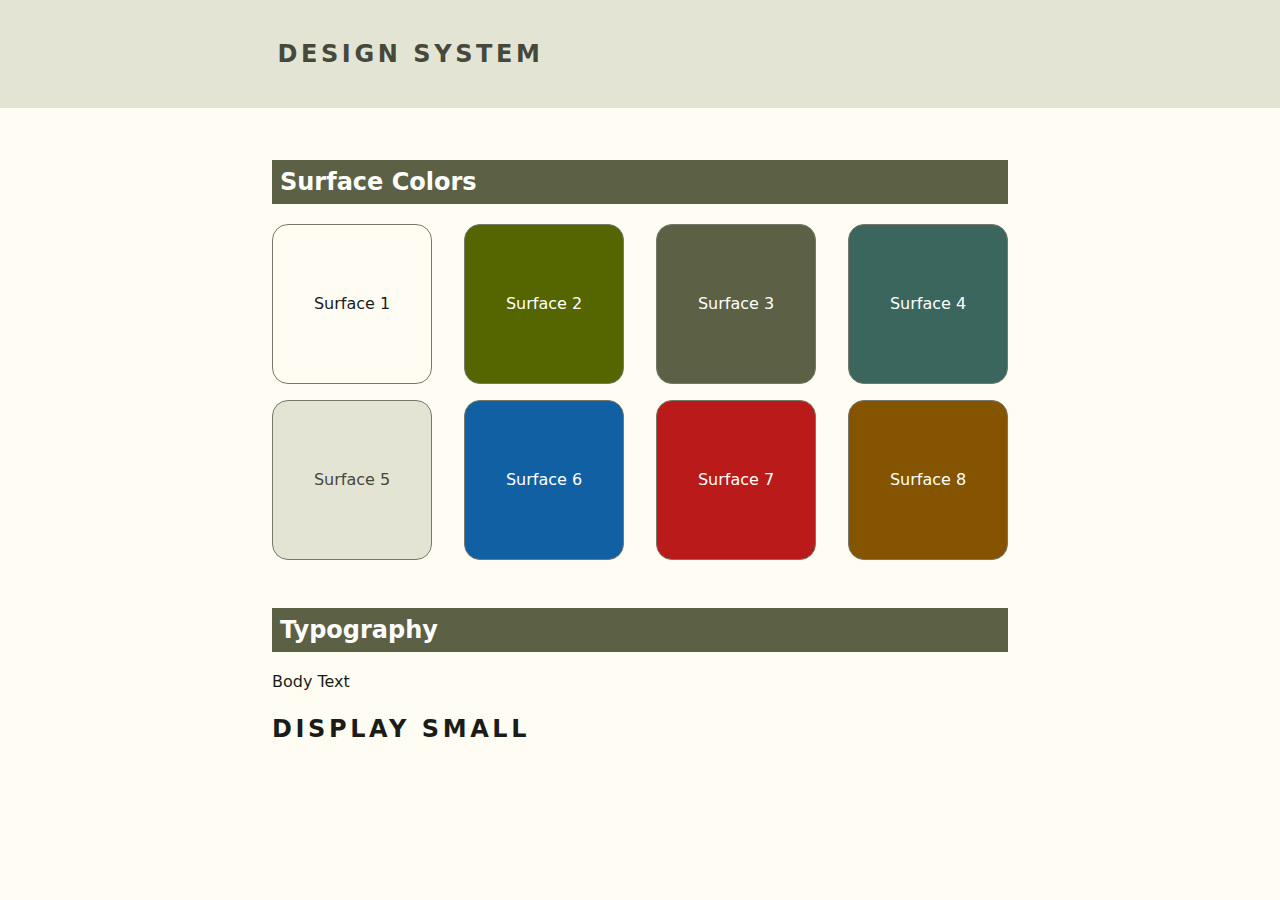
==== design-system.html @ daf7b9e4 "Add basic design system demo page" ====
<!DOCTYPE html>
<html lang="en">
<head>
    <meta charset="UTF-8">
    <meta http-equiv="X-UA-Compatible" content="IE=edge">
    <meta name="viewport" content="width=device-width, initial-scale=1.0">
    <link href="assets/css/index.css" rel="stylesheet" />
    <title>Design System</title>

    <!-- This tag means that search engines won't ever try to show this page in their results. -->
    <meta name="robots" content="noindex">
</head>
<body class="surface-1 body-typography">
  <style>
    #colors {
      display: flex;
      flex-direction: row;
      gap: 1rem;
      margin: auto;
      flex-wrap: wrap;
    }

    .color-swatch {
      display: flex;
      justify-content: center;
      align-items: center;
      border-radius: 1rem;
      width: 100%;
      height: 10rem;
    }

    main {
      max-width: 50rem;
      margin: auto;
      padding: 2rem;
    }

    main h2 {
      padding: 0.5rem;
    }

    .design-system-section {
      margin-bottom: 3rem !important;
    }

    /* Style overrides for larger devices */
    @media (min-width: 400px) {
      #colors {
        justify-content: space-between;
      }

      .color-swatch {
        width: 10rem;
        
      }
    }
  </style>

  <header class="top-bar surface-5">
    <p class="display-small-typography">Design System</p>
    <theme-toggle></theme-toggle>
  </header>

  <main>
    <h2 class="surface-3">Surface Colors</h2>
    <section id="colors" class="design-system-section">
      <div class="surface-1 color-swatch outline">Surface 1</div>
      <div class="surface-2 color-swatch outline">Surface 2</div>
      <div class="surface-3 color-swatch outline">Surface 3</div>
      <div class="surface-4 color-swatch outline">Surface 4</div>
      <div class="surface-5 color-swatch outline">Surface 5</div>
      <div class="surface-6 color-swatch outline">Surface 6</div>
      <div class="surface-7 color-swatch outline">Surface 7</div>
      <div class="surface-8 color-swatch outline">Surface 8</div>
    </section>

    <h2 class="surface-3">Typography</h2>
    <p class="body-typography">Body Text</p>
    <p class="display-small-typography">Display Small</p>
  </main>
  

  <script type="module" src="assets/js/index.js"></script>
</body>
</html>
---- assets/css/index.css ----
/* 
  Using CSS layers to give better control over how our styles are applied.
  We just specify the order up front that we want to follow and we no 
  longer need to worry about making sure that everything loads in the right order.

  Docs: https://developer.mozilla.org/en-US/docs/Web/CSS/@layer
*/
@layer configuration, theme, layout, utilities, components;

/* 
  Configuration Section.

  This is where we figure out all the different styles we want to make configurable.
  We do this by creating some CSS custom properties.

  Docs: https://developer.mozilla.org/en-US/docs/Web/CSS/Using_CSS_custom_properties
*/
@layer configuration {
  :root {
    /* 
      Colors

      We will set these later on in the theme section. 
      For now we will just leave them as `unset`.
    */
    --surface-1-background: unset;
    --surface-1-text: unset;

    --surface-2-background: unset;
    --surface-2-text: unset;

    --surface-3-background: unset;
    --surface-3-text: unset;

    --surface-4-background: unset;
    --surface-4-text: unset;

    --surface-5-background: unset;
    --surface-5-text: unset;

    --surface-6-background: unset;
    --surface-6-text: unset;

    --surface-7-background: unset;
    --surface-7-text: unset;

    --surface-8-background: unset;
    --surface-8-text: unset;

    --outline-color: unset;

    /* 
      Typography

      Using the values taken from https://open-props.style/ to make sure we get nice looking
      fonts without having to worry about loading custom web fonts.
    */
    --font-sans: system-ui,-apple-system,Segoe UI,Roboto,Ubuntu,Cantarell,Noto Sans,sans-serif;
    --font-serif: ui-serif,serif;
    --font-mono: Dank Mono,Operator Mono,Inconsolata,Fira Mono,ui-monospace,SF Mono,Monaco,Droid Sans Mono,Source Code Pro,monospace;
  }
}

/* 
  Theme Section.

  We want to create a simple light and dark mode version of the page depending on 
  the preferences of the user.
*/
@layer theme {
  /* First we define some basic color schemes */

  /* Light Theme Color Values */
  :root {
    --surface-1-background-light-theme: rgb(255, 252, 244);
    --surface-1-text-light-theme: rgb(27, 28, 23);

    --surface-2-background-light-theme: rgb(85, 101, 0);
    --surface-2-text-light-theme: rgb(255, 255, 255);

    --surface-3-background-light-theme: rgb(92, 97, 70);
    --surface-3-text-light-theme: rgb(255, 255, 255);

    --surface-4-background-light-theme: rgb(58, 102, 93);
    --surface-4-text-light-theme: rgb(255, 255, 255);

    --surface-5-background-light-theme: rgb(227, 228, 211);
    --surface-5-text-light-theme: rgb(70, 72, 60);

    --surface-6-background-light-theme: rgb(17, 96, 164);
    --surface-6-text-light-theme: rgb(255, 255, 255);

    --surface-7-background-light-theme: rgb(186, 26, 26);
    --surface-7-text-light-theme: rgb(255, 255, 255);

    --surface-8-background-light-theme: rgb(132, 84, 0);
    --surface-8-text-light-theme: rgb(255, 255, 255);

    --outline-color-light-theme: rgb(119, 120, 106);
  }

  /* Dark Theme Color Values */
  :root {
    --surface-1-background-dark-theme: rgb(27, 28, 23);
    --surface-1-text-dark-theme: rgb(228, 226, 218);

    --surface-2-background-dark-theme: rgb(187, 208, 100);
    --surface-2-text-dark-theme: rgb(43, 52, 0);

    --surface-3-background-dark-theme: rgb(197, 202, 168);
    --surface-3-text-dark-theme: rgb(46, 51, 27);

    --surface-4-background-dark-theme: rgb(161, 208, 196);
    --surface-4-text-dark-theme: rgb(4, 55, 47);

    --surface-5-background-dark-theme: rgb(70, 72, 60);
    --surface-5-text-dark-theme: rgb(199, 200, 183);

    --surface-6-background-dark-theme: rgb(161, 201, 255);
    --surface-6-text-dark-theme: rgb(0, 50, 91);

    --surface-7-background-dark-theme: rgb(255, 180, 171);
    --surface-7-text-dark-theme: rgb(105, 0, 5);

    --surface-8-background-dark-theme: rgb(255, 181, 91);
    --surface-8-text-dark-theme: rgb(70, 42, 0);

    --outline-color-dark-theme: rgb(145, 146, 131);
  }
  
  /* 
    Set the default theme.

    Now that we have the colors defined for the different themes we can start to use them.
    First we set the default values we want to use if the user has no preference.
    We are going to use the dark theme by default here. We will do that by using some of 
    the CSS custom properties we set up earlier in the configuration section and make 
    them point to the dark theme values we just defined above.
  */
  :root {
    --surface-1-background: var(--surface-1-background-dark-theme);
    --surface-1-text: var(--surface-1-text-dark-theme);

    --surface-2-background: var(--surface-2-background-dark-theme);
    --surface-2-text: var(--surface-2-text-dark-theme);

    --surface-3-background: var(--surface-3-background-dark-theme);
    --surface-3-text: var(--surface-3-text-dark-theme);

    --surface-4-background: var(--surface-4-background-dark-theme);
    --surface-4-text: var(--surface-4-text-dark-theme);

    --surface-5-background: var(--surface-5-background-dark-theme);
    --surface-5-text: var(--surface-5-text-dark-theme);

    --surface-6-background: var(--surface-6-background-dark-theme);
    --surface-6-text: var(--surface-6-text-dark-theme);

    --surface-7-background: var(--surface-7-background-dark-theme);
    --surface-7-text: var(--surface-7-text-dark-theme);

    --surface-8-background: var(--surface-8-background-dark-theme);
    --surface-8-text: var(--surface-8-text-dark-theme);

    --outline-color: var(--outline-color-dark-theme);
  }

  /* 
    Set the alternative theme for users who prefer light mode

    If users have indicated that they prefer light mode in their browser we can easily
    swap out the colors we are using to accomodate that. We do that by wrapping the code
    in a media query that ensures this code will ONLY apply if they have this setting enabled.

    Docs: https://developer.mozilla.org/en-US/docs/Web/CSS/@media/prefers-color-scheme
  */
  @media (prefers-color-scheme: light) {
    :root {
      --surface-1-background: var(--surface-1-background-light-theme);
      --surface-1-text: var(--surface-1-text-light-theme);

      --surface-2-background: var(--surface-2-background-light-theme);
      --surface-2-text: var(--surface-2-text-light-theme);

      --surface-3-background: var(--surface-3-background-light-theme);
      --surface-3-text: var(--surface-3-text-light-theme);

      --surface-4-background: var(--surface-4-background-light-theme);
      --surface-4-text: var(--surface-4-text-light-theme);

      --surface-5-background: var(--surface-5-background-light-theme);
      --surface-5-text: var(--surface-5-text-light-theme);

      --surface-6-background: var(--surface-6-background-light-theme);
      --surface-6-text: var(--surface-6-text-light-theme);

      --surface-7-background: var(--surface-7-background-light-theme);
      --surface-7-text: var(--surface-7-text-light-theme);

      --surface-8-background: var(--surface-8-background-light-theme);
      --surface-8-text: var(--surface-8-text-light-theme);

      --outline-color: var(--outline-color-light-theme);
    }
  }
}

@layer layout {
  /* Basic style normalization */
  body {
    margin: 0;
  }

  /* https://css-tricks.com/box-sizing/#aa-universal-box-sizing */
  *, ::before, ::after { 
    box-sizing: border-box; 
  }
}

/* 
  Utility Section

  Here we are going to create a list of CSS classes that make it easy to style the page.
*/
@layer utilities {
  .surface-1 {
    color: var(--surface-1-text);
    background-color: var(--surface-1-background);
  }

  .surface-2 {
    color: var(--surface-2-text);
    background-color: var(--surface-2-background);
  }

  .surface-3 {
    color: var(--surface-3-text);
    background-color: var(--surface-3-background);
  }

  .surface-4 {
    color: var(--surface-4-text);
    background-color: var(--surface-4-background);
  }

  .surface-5 {
    color: var(--surface-5-text);
    background-color: var(--surface-5-background);
  }

  .surface-6 {
    color: var(--surface-6-text);
    background-color: var(--surface-6-background);
  }

  .surface-7 {
    color: var(--surface-7-text);
    background-color: var(--surface-7-background);
  }

  .surface-8 {
    color: var(--surface-8-text);
    background-color: var(--surface-8-background);
  }

  .outline {
    border: 1px solid var(--outline-color);
  }

  .body-typography {
    font-family: var(--font-sans);
    font-size: 1rem;
  }

  .display-small-typography {
    font-size: 1.5rem;
    text-transform: uppercase;
    letter-spacing: 0.15em;
    font-weight: 600;
  }
}

@layer components {
  .top-bar {
    display: flex;
    padding: 1rem 3rem;
    align-items: center;
    justify-content: space-around;
  }

  .top-bar button {
    color: var(--surface-1-background);
    background-color: transparent;
    border-radius: 3px;
    padding: 0.2rem 0.5rem;
  }

  .top-bar button:hover {
    background-color: rgba(255,255,255, 0.2);
  }
}
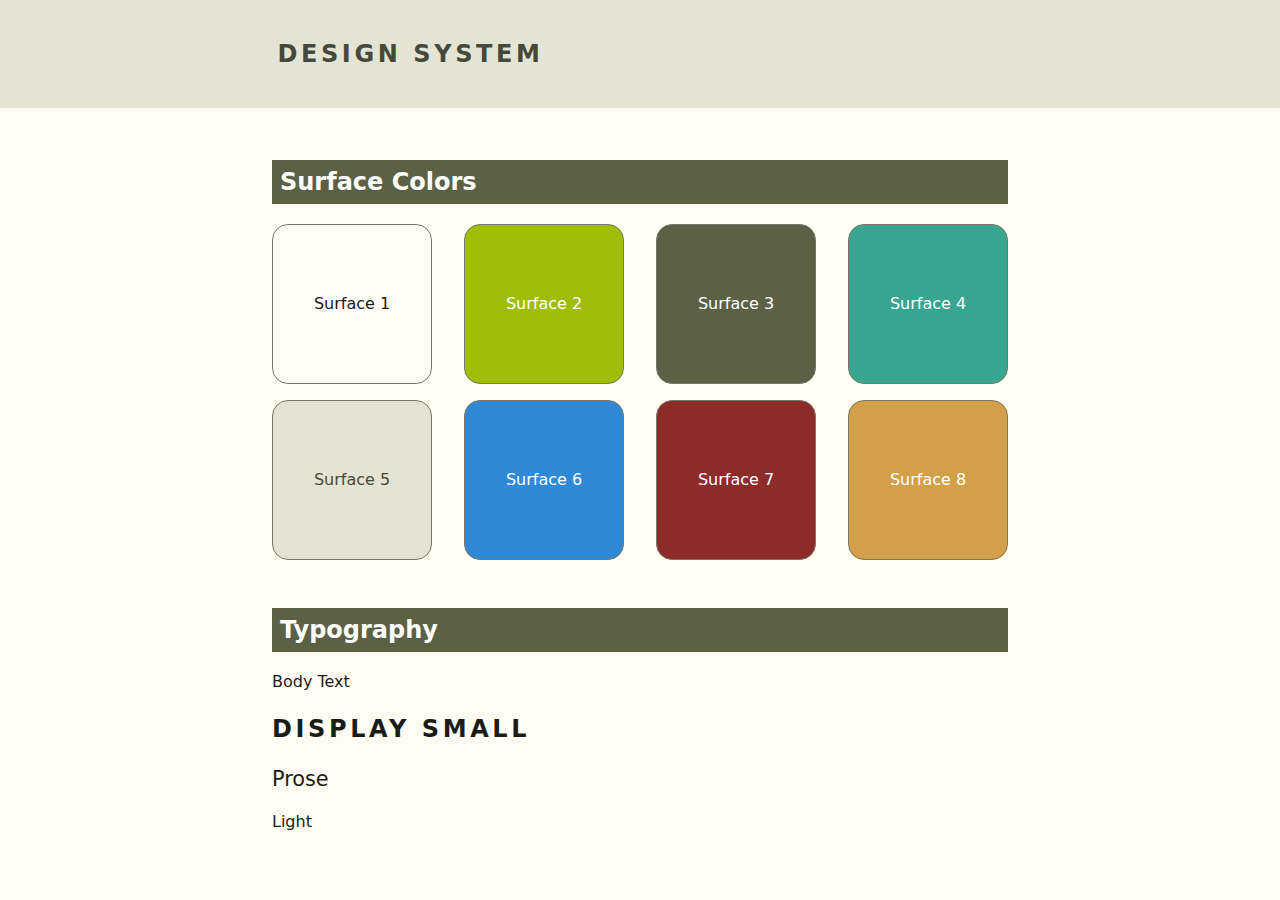
==== commit 094c8660: "Basic outline of project cards in place" ====
--- a/design-system.html
+++ b/design-system.html
@@ -77,6 +77,8 @@
     <h2 class="surface-3">Typography</h2>
     <p class="body-typography">Body Text</p>
     <p class="display-small-typography">Display Small</p>
+    <p class="prose">Prose</p>
+    <p class="light-typography">Light</p>
   </main>
   
 
--- a/assets/css/index.css
+++ b/assets/css/index.css
@@ -75,25 +75,25 @@
     --surface-1-background-light-theme: rgb(255, 252, 244);
     --surface-1-text-light-theme: rgb(27, 28, 23);
 
-    --surface-2-background-light-theme: rgb(85, 101, 0);
+    --surface-2-background-light-theme: rgb(160, 189, 7);
     --surface-2-text-light-theme: rgb(255, 255, 255);
 
     --surface-3-background-light-theme: rgb(92, 97, 70);
     --surface-3-text-light-theme: rgb(255, 255, 255);
 
-    --surface-4-background-light-theme: rgb(58, 102, 93);
+    --surface-4-background-light-theme: rgb(55, 165, 143);
     --surface-4-text-light-theme: rgb(255, 255, 255);
 
     --surface-5-background-light-theme: rgb(227, 228, 211);
     --surface-5-text-light-theme: rgb(70, 72, 60);
 
-    --surface-6-background-light-theme: rgb(17, 96, 164);
+    --surface-6-background-light-theme: rgb(47, 137, 215);
     --surface-6-text-light-theme: rgb(255, 255, 255);
 
-    --surface-7-background-light-theme: rgb(186, 26, 26);
+    --surface-7-background-light-theme: rgb(141, 42, 42);
     --surface-7-text-light-theme: rgb(255, 255, 255);
 
-    --surface-8-background-light-theme: rgb(132, 84, 0);
+    --surface-8-background-light-theme: rgb(210, 160, 72);
     --surface-8-text-light-theme: rgb(255, 255, 255);
 
     --outline-color-light-theme: rgb(119, 120, 106);
@@ -203,17 +203,112 @@
       --outline-color: var(--outline-color-light-theme);
     }
   }
+
+  /* 
+    Users can manually also chose to view the website in light and dark theme modes by clicking
+    a button. When that happens we set a custom data attribute on the body tag. This is where we 
+    check for that and apply the correct themes if it exists.
+  */
+
+  body[data-theme="dark"] {
+    --surface-1-background: var(--surface-1-background-dark-theme);
+    --surface-1-text: var(--surface-1-text-dark-theme);
+
+    --surface-2-background: var(--surface-2-background-dark-theme);
+    --surface-2-text: var(--surface-2-text-dark-theme);
+
+    --surface-3-background: var(--surface-3-background-dark-theme);
+    --surface-3-text: var(--surface-3-text-dark-theme);
+
+    --surface-4-background: var(--surface-4-background-dark-theme);
+    --surface-4-text: var(--surface-4-text-dark-theme);
+
+    --surface-5-background: var(--surface-5-background-dark-theme);
+    --surface-5-text: var(--surface-5-text-dark-theme);
+
+    --surface-6-background: var(--surface-6-background-dark-theme);
+    --surface-6-text: var(--surface-6-text-dark-theme);
+
+    --surface-7-background: var(--surface-7-background-dark-theme);
+    --surface-7-text: var(--surface-7-text-dark-theme);
+
+    --surface-8-background: var(--surface-8-background-dark-theme);
+    --surface-8-text: var(--surface-8-text-dark-theme);
+
+    --outline-color: var(--outline-color-dark-theme);
+  }
+
+  body[data-theme="light"]{
+    --surface-1-background: var(--surface-1-background-light-theme);
+    --surface-1-text: var(--surface-1-text-light-theme);
+
+    --surface-2-background: var(--surface-2-background-light-theme);
+    --surface-2-text: var(--surface-2-text-light-theme);
+
+    --surface-3-background: var(--surface-3-background-light-theme);
+    --surface-3-text: var(--surface-3-text-light-theme);
+
+    --surface-4-background: var(--surface-4-background-light-theme);
+    --surface-4-text: var(--surface-4-text-light-theme);
+
+    --surface-5-background: var(--surface-5-background-light-theme);
+    --surface-5-text: var(--surface-5-text-light-theme);
+
+    --surface-6-background: var(--surface-6-background-light-theme);
+    --surface-6-text: var(--surface-6-text-light-theme);
+
+    --surface-7-background: var(--surface-7-background-light-theme);
+    --surface-7-text: var(--surface-7-text-light-theme);
+
+    --surface-8-background: var(--surface-8-background-light-theme);
+    --surface-8-text: var(--surface-8-text-light-theme);
+
+    --outline-color: var(--outline-color-light-theme);
+  }
 }
 
 @layer layout {
   /* Basic style normalization */
   body {
     margin: 0;
+    min-height: 100vh;
+    max-width: 100vw;
   }
 
   /* https://css-tricks.com/box-sizing/#aa-universal-box-sizing */
   *, ::before, ::after { 
     box-sizing: border-box; 
+  }
+
+  /* Based on: https://web.dev/patterns/layout/pancake-stack/ */
+  .pancake-stack {
+    display: grid;
+    grid-template-rows: auto 1fr auto;
+  }
+
+  /* Based on https://web.dev/centering-in-css/ */
+  .content-center {
+    display: grid;
+    place-content: center;
+    gap: 1ch;
+  }
+
+  /* Create a class that helps us take up a reasonable amount of width on the screen depending how big the screen is */
+  .container {
+    margin-inline: auto;
+    width: clamp(16rem, 95vw, 85rem);
+    padding-inline: clamp(1.375rem, 1.2rem + 0.89vw, 2rem);
+    position: relative;
+  }
+
+  /* When the page theme is set to light and we have an image that needs to invert its colors */
+  body[data-theme="light"] img[data-invert="on-light"] {
+    filter: invert(1);
+  }
+
+  /* When the page theme is set to dark and we have an image that needs to invert its colors */
+  body[data-theme="dark"] img[data-invert="on-dark"] {
+    filter: invert(1);
   }
 }
 
@@ -272,15 +367,27 @@
     font-size: 1rem;
   }
 
+  .prose {
+    max-width: 70ch;
+    font-size: 1.3rem;
+  }
+
   .display-small-typography {
     font-size: 1.5rem;
     text-transform: uppercase;
     letter-spacing: 0.15em;
     font-weight: 600;
   }
+
+  .light-typography {
+    font-weight: 100;
+  }
+
+
 }
 
 @layer components {
+  /* Header */
   .top-bar {
     display: flex;
     padding: 1rem 3rem;
@@ -288,14 +395,186 @@
     justify-content: space-around;
   }
 
-  .top-bar button {
-    color: var(--surface-1-background);
-    background-color: transparent;
+  theme-toggle {
+    --theme-toggle-icon-color: var(--surface-1-background);
+  }
+
+  /* Hero Section */
+
+  .hero-section {
+    background-image: url("../images/porto-river-sunset.jpg");
+    background-image: -webkit-image-set(
+      url("../images/porto-river-sunset.avif") type("image/avif"),
+      url("../images/porto-river-sunset.webp") type("image/webp"),
+      url("../images/porto-river-sunset.jpg") type("image/jpeg")
+    );
+    background-image: image-set(
+      url("../images/porto-river-sunset.avif") type("image/avif"),
+      url("../images/porto-river-sunset.webp") type("image/webp"),
+      url("../images/porto-river-sunset.jpg") type("image/jpeg")
+    );
+    background-position: center center;
+    background-repeat: no-repeat;
+    background-size: cover;
+    min-height: 80vh;
+  }
+
+  .hero-overlay {
+    background-color: rgba(27, 28, 23, 0.65);
+    -webkit-backdrop-filter: blur(1px);
+    backdrop-filter: blur(1px);
+    min-height: 80vh;
+  }
+
+  [data-theme="light"] .hero-overlay {
+    background-color: rgba(255, 252, 244, 0.65);
+    -webkit-backdrop-filter: blur(3px);
+    backdrop-filter: blur(3px);
+  }
+
+  .hero-content {
+    max-width: 50rem;
+    padding: 2rem;
+  }
+
+  .hero-content h1 {
+    padding: 0.8rem;
+    border-radius: 5px;
+  }
+
+  .hero-content h2 {
+    font-size: clamp(4rem, 5rem, 5.5rem); /* https://developer.mozilla.org/en-US/docs/Web/CSS/clamp */
+    font-family: var(--font-serif);
+    letter-spacing: 0.01em;
+  }
+
+  .hero-content p {
+    font-size: 2.5rem;
+    font-weight: 200;
+    padding: 1rem;
     border-radius: 3px;
-    padding: 0.2rem 0.5rem;
-  }
-
-  .top-bar button:hover {
-    background-color: rgba(255,255,255, 0.2);
+  }
+
+  /* About Section */
+
+  .about-section {
+    margin-block: 3rem;
+    padding: 1rem;
+    border-radius: 3px;
+    display: flex;
+    flex-direction: column;
+    align-items: center;
+  }
+
+  .about-section-text a {
+    /* Keep the links the same color as the rest of the text just make them bold */
+    color: var(--surface-4-text);
+    font-weight: bold;
+  }
+
+  .about-section-text {
+    text-align: center;
+  }
+
+  .about-section-text h4 {
+    font-size: 3rem;
+    margin-block: 0.5rem;
+  }
+
+  /* Projects Section */
+
+  .projects-section {
+    text-align: center;
+    display: flex;
+    align-items: center;
+    flex-direction: column;
+  }
+
+  .project-card {
+    display: flex;
+    flex-direction: column;
+    align-items: center;
+    border-radius: 5px;
+    margin-block: 1rem;
+    padding: 1rem;
+    width: 100%
+  }
+
+  .project-card img {
+    scale: 0.7;
+    margin-block-end: 0.5rem;
+  }
+
+  .project-links {
+    display: flex;
+    flex-direction: column;
+    align-items: center;
+  }
+
+  .project-links a:hover{
+    opacity: 0.8;
+  }
+
+  .button {
+    margin-block: 0.5rem;
+    padding: 1rem;
+    text-decoration: none;
+    width: 25ch;
+    border-radius: 3px;
+  }
+
+
+  /* Footer  */
+
+  .footer-links a {
+    text-decoration: none;
+  }
+
+  .footer-links {
+    margin-top: 1rem;
+    margin-bottom: 1rem;
+  }
+
+  img.social-links {
+    padding: 1rem;
+    height: 4.5rem;
+  }
+
+  .social-links:hover {
+    border: 1px solid var(--outline-color);
+  }
+
+  /* Whatever changes we want to make for medium sized screens and above */
+  @media (width >= 768px) {
+    .about-section {
+      flex-direction: row;
+    }
+
+    .about-section-text {
+      margin-inline-start: 2rem;
+      text-align: left;
+    }
+  }
+
+  /* Whatever changes we want to make for large screens */
+  @media (width >= 1240px) {
+    .about-section {
+      flex-direction: row;
+      justify-content: space-around;
+    }
+
+    .about-section-text {
+      /* We don't need the margin any more because we use the `space-around` to handle the layout now */
+      margin-inline-start: unset;
+    }
+
+    .project-card {
+      flex-direction: row;
+      justify-content: space-between;
+    }
+
+    .project-description {
+      text-align: left;
+    }
   }
 }